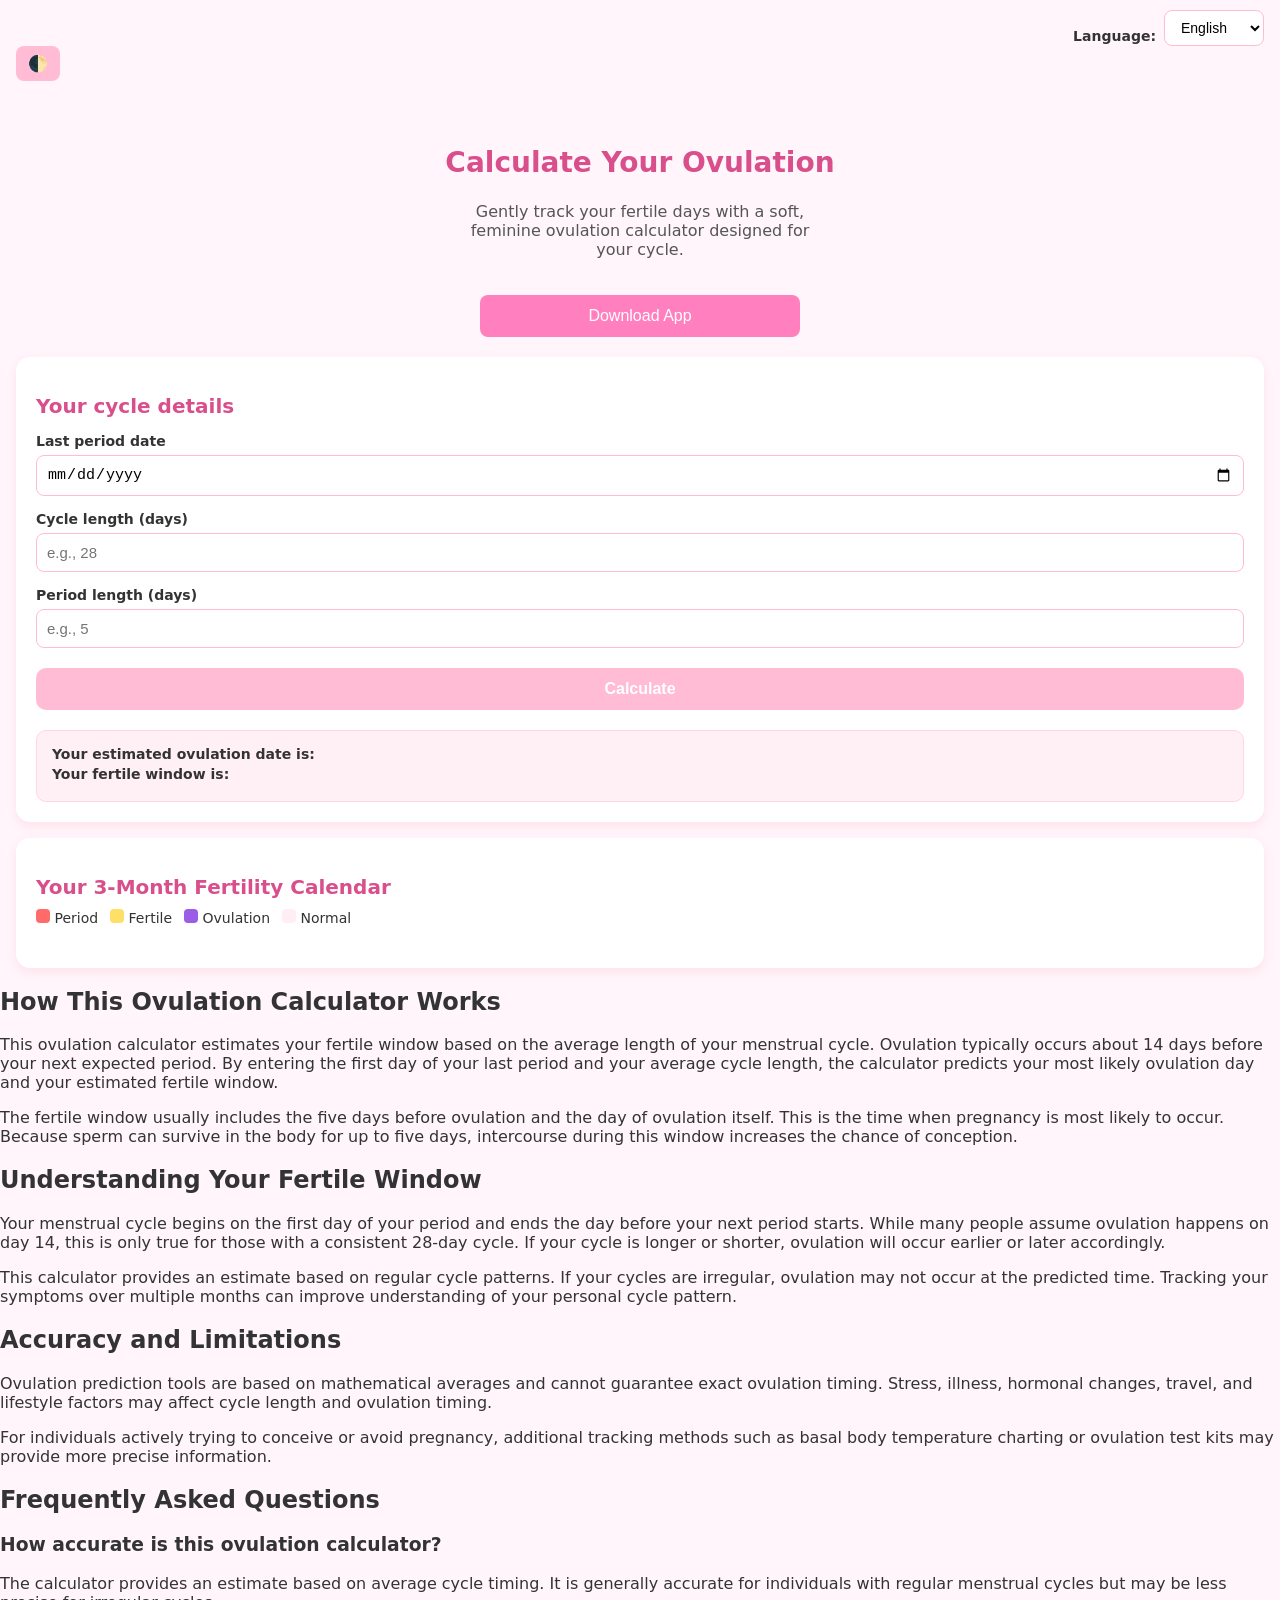
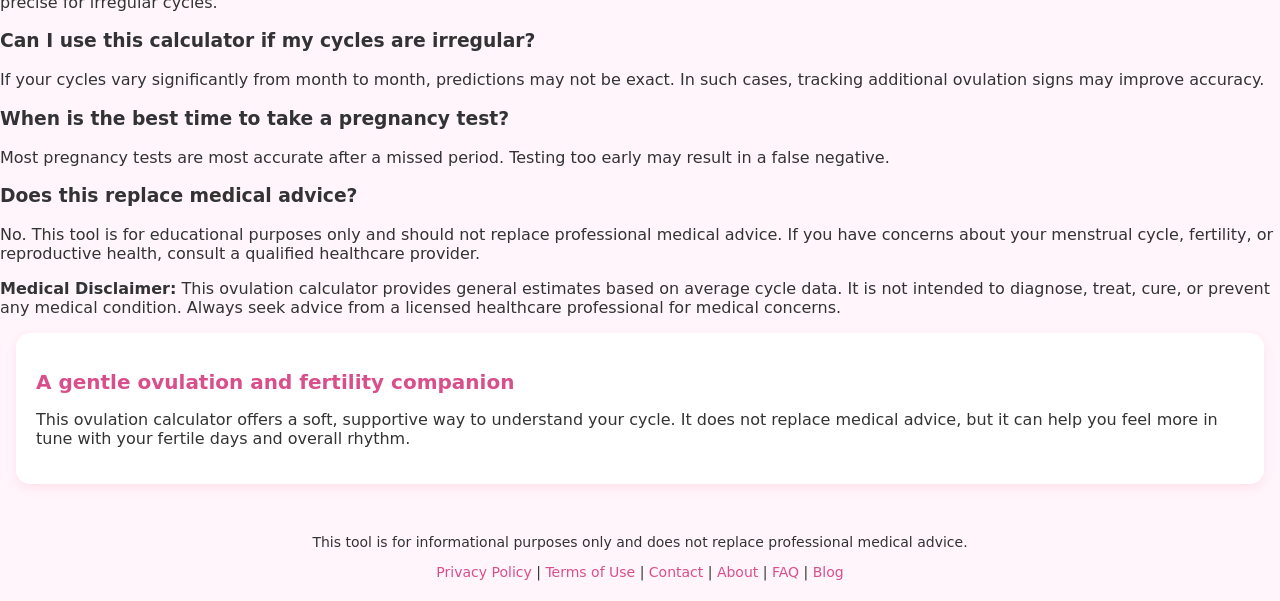
==== index.html @ 31de399c "Update index.html" ====
<!DOCTYPE html>
<html lang="en">
<head>
  <meta charset="UTF-8" />
  <meta name="viewport" content="width=device-width, initial-scale=1.0" />
  <title>Ovulation Calculator</title>

  <!-- Favicon -->
  <link rel="icon" href="favicon.png" type="image/png" />

  <!-- Manifest for PWA -->
  <link rel="manifest" href="manifest.json" />

  <!-- Stylesheet -->
  <link rel="stylesheet" href="style.css" />

  <!-- Theme color for mobile -->
  <meta name="theme-color" content="#ffbcd4" />
</head>
<body>
  <!-- TOP BAR -->
  <div class="top-bar">
    <div class="language-select">
      <label for="languageSelect">Language:</label>
      <select id="languageSelect" onchange="setLanguage(this.value)">
        <option value="en">English</option>
        <option value="es">Español</option>
        <option value="fr">Français</option>
      </select>
    </div>
    <button id="themeToggle" class="theme-toggle">🌓</button>
  </div>

  <!-- HERO SECTION -->
  <section class="hero">
    <h1 class="hero-title" data-translate="hero_title">Calculate Your Ovulation</h1>
    <p class="hero-subtitle" data-translate="hero_subtitle">
      Gently track your fertile days with a soft, feminine ovulation calculator designed for your cycle.
    </p>
  </section>

  <!-- DOWNLOAD APP BUTTON -->
  <div style="text-align:center;">
    <button id="installAppPermanent" class="install-btn">Download App</button>
  </div>

  <!-- CALCULATOR SECTION -->
  <section class="form-section">
    <h2 class="section-title" data-translate="calculator_title">Your cycle details</h2>

    <label for="lastPeriod" data-translate="label_last_period">Last period date</label>
    <input type="date" id="lastPeriod" />

    <label for="cycleLength" data-translate="label_cycle_length">Cycle length (days)</label>
    <input type="number" id="cycleLength" placeholder="e.g., 28" />

    <label for="periodLength" data-translate="label_period_length">Period length (days)</label>
    <input type="number" id="periodLength" placeholder="e.g., 5" />

    <button id="calculateBtn" data-translate="button_calculate">Calculate</button>

    <div id="results">
      <strong data-translate="result_ovulation_label">Your estimated ovulation date is:</strong>
      <span id="ovulationDate"></span>

      <strong data-translate="result_fertile_window_label">Your fertile window is:</strong>
      <span id="fertileWindow"></span>
    </div>
  </section>

  <!-- CALENDAR SECTION -->
  <section class="form-section">
    <h2 class="section-title" data-translate="calendar_title">Your 3-Month Fertility Calendar</h2>
    <div class="calendar-legend">
      <span><span class="legend-box period"></span> Period</span>
      <span><span class="legend-box fertile"></span> Fertile</span>
      <span><span class="legend-box ovulation"></span> Ovulation</span>
      <span><span class="legend-box normal"></span> Normal</span>
    </div>
    <div class="calendar-scroll" id="calendarContainer"></div>
  </section>

  <section class="info-section">

  <h2>How This Ovulation Calculator Works</h2>
  <p>
    This ovulation calculator estimates your fertile window based on the average length of your menstrual cycle.
    Ovulation typically occurs about 14 days before your next expected period. By entering the first day of your
    last period and your average cycle length, the calculator predicts your most likely ovulation day and your
    estimated fertile window.
  </p>

  <p>
    The fertile window usually includes the five days before ovulation and the day of ovulation itself.
    This is the time when pregnancy is most likely to occur. Because sperm can survive in the body for
    up to five days, intercourse during this window increases the chance of conception.
  </p>

  <h2>Understanding Your Fertile Window</h2>
  <p>
    Your menstrual cycle begins on the first day of your period and ends the day before your next period starts.
    While many people assume ovulation happens on day 14, this is only true for those with a consistent 28-day cycle.
    If your cycle is longer or shorter, ovulation will occur earlier or later accordingly.
  </p>

  <p>
    This calculator provides an estimate based on regular cycle patterns. If your cycles are irregular,
    ovulation may not occur at the predicted time. Tracking your symptoms over multiple months can
    improve understanding of your personal cycle pattern.
  </p>

  <h2>Accuracy and Limitations</h2>
  <p>
    Ovulation prediction tools are based on mathematical averages and cannot guarantee exact ovulation timing.
    Stress, illness, hormonal changes, travel, and lifestyle factors may affect cycle length and ovulation timing.
  </p>

  <p>
    For individuals actively trying to conceive or avoid pregnancy, additional tracking methods such as
    basal body temperature charting or ovulation test kits may provide more precise information.
  </p>

  <h2>Frequently Asked Questions</h2>

  <h3>How accurate is this ovulation calculator?</h3>
  <p>
    The calculator provides an estimate based on average cycle timing. It is generally accurate for individuals
    with regular menstrual cycles but may be less precise for irregular cycles.
  </p>

  <h3>Can I use this calculator if my cycles are irregular?</h3>
  <p>
    If your cycles vary significantly from month to month, predictions may not be exact. In such cases,
    tracking additional ovulation signs may improve accuracy.
  </p>

  <h3>When is the best time to take a pregnancy test?</h3>
  <p>
    Most pregnancy tests are most accurate after a missed period. Testing too early may result in a false negative.
  </p>

  <h3>Does this replace medical advice?</h3>
  <p>
    No. This tool is for educational purposes only and should not replace professional medical advice.
    If you have concerns about your menstrual cycle, fertility, or reproductive health,
    consult a qualified healthcare provider.
  </p>

  <div class="disclaimer">
    <strong>Medical Disclaimer:</strong>
    This ovulation calculator provides general estimates based on average cycle data.
    It is not intended to diagnose, treat, cure, or prevent any medical condition.
    Always seek advice from a licensed healthcare professional for medical concerns.
  </div>

</section>
  <!-- SEO / INFO SECTION -->
  <section class="form-section">
    <h2 class="section-title" data-translate="seo_section_title">
      A gentle ovulation and fertility companion
    </h2>
    <p data-translate="seo_section_text">
      This ovulation calculator offers a soft, supportive way to understand your cycle. It does not replace medical advice, but it can help you feel more in tune with your fertile days and overall rhythm.
    </p>
  </section>

  <!-- FOOTER -->
  <footer class="footer">
    <p data-translate="footer_disclaimer">
      This tool is for informational purposes only and does not replace professional medical advice.
    </p>
    <nav>
      <a href="privacy.html" data-translate="nav_privacy">Privacy Policy</a> |
      <a href="terms.html" data-translate="nav_terms">Terms of Use</a> |
      <a href="contact.html" data-translate="nav_contact">Contact</a> |
      <a href="about.html" data-translate="nav_about">About</a> |
      <a href="faq.html" data-translate="nav_faq">FAQ</a> |
      <a href="blog.html" data-translate="nav_blog">Blog</a>
    </nav>
  </footer>

  <!-- Scripts -->
  <script src="script.js"></script>
</body>
</html>
---- style.css ----
/* GLOBAL */
body {
  font-family: "Inter", system-ui, -apple-system, BlinkMacSystemFont, sans-serif;
  background: #fff5fa;
  color: #333;
  margin: 0;
  padding: 0;
  transition: background 0.3s, color 0.3s;
}

/* DARK MODE */
body.dark {
  background: #1a1a1a;
  color: #f7f7f7;
}

/* TOP BAR */
.top-bar {
  padding: 10px 16px;
}

.language-select {
  display: flex;
  justify-content: flex-end;
  align-items: center;
  gap: 8px;
}

.language-select select {
  padding: 8px 12px;
  border-radius: 8px;
  border: 1px solid #ffbcd4;
  background: #ffffff;
  font-size: 14px;
}

/* THEME TOGGLE */
.theme-toggle {
  padding: 8px 12px;
  border-radius: 8px;
  border: none;
  background: #ffbcd4;
  color: #ffffff;
  font-size: 16px;
  cursor: pointer;
  transition: 0.3s;
}



/* HERO */
.hero {
  text-align: center;
  padding: 32px 20px 16px;
}

.hero-title {
  font-size: 28px;
  font-weight: 700;
  color: #d94f8c;
}

.hero-subtitle {
  font-size: 16px;
  max-width: 340px;
  margin: 10px auto 0;
  color: #555;
}
/* ---------------------------
   INSTALL BUTTONS
---------------------------- */

/* Base style (used for both header and permanent hero button) */
.install-btn {
  padding: 12px 20px;
  background-color: #ff7fbf; /* pink accent */
  color: white;
  border: none;
  border-radius: 8px;
  font-size: 16px;
  cursor: pointer;
  margin: 10px 0;
  transition: 0.3s;
  display: inline-block; /* ensure visible */
}

/* Hover effect */
.install-btn:hover {
  background-color: #ff9fbe;
}

/* Positioning for permanent hero button */
#installAppPermanent {
  display: block;        /* ensures it's always on the page */
  text-align: center;
  width: 90%;            /* responsive width */
  max-width: 320px;      /* prevent stretching too wide */
  margin: 20px auto;     /* center it */
}

/* Dark mode */
body.dark .install-btn {
  background-color: #d94f8c;
  color: white;
}

body.dark .install-btn:hover {
  background-color: #ffbcd4;
}

/* SECTIONS */
.form-section {
  background: #ffffff;
  margin: 16px;
  padding: 20px;
  border-radius: 14px;
  box-shadow: 0 4px 10px rgba(255, 182, 206, 0.3);
}

.section-title {
  font-size: 20px;
  color: #d94f8c;
  margin-bottom: 10px;
}

/* FORM */
label {
  display: block;
  margin-top: 15px;
  font-weight: 600;
  font-size: 14px;
}

input {
  width: 100%;
  padding: 10px;
  margin-top: 6px;
  border-radius: 8px;
  border: 1px solid #ffbcd4;
  font-size: 15px;
  box-sizing: border-box;
}

button#calculateBtn {
  width: 100%;
  margin-top: 20px;
  padding: 12px;
  background: #ffbcd4;
  border: none;
  border-radius: 10px;
  font-size: 16px;
  color: #ffffff;
  font-weight: 600;
  cursor: pointer;
  transition: 0.3s;
}

button#calculateBtn:hover {
  background: #ff9fbe;
}

/* RESULTS */
#results {
  margin-top: 20px;
  padding: 15px;
  background: #fff0f6;
  border-radius: 10px;
  border: 1px solid #ffd6e7;
  font-size: 14px;
}

#results strong {
  display: block;
  margin-bottom: 4px;
}

/* CALENDAR SCROLL CONTAINER */
.calendar-scroll {
  display: flex;
  overflow-x: auto;
  scroll-behavior: smooth;
  gap: 20px;
  padding-bottom: 10px;
}

.calendar-scroll::-webkit-scrollbar {
  height: 6px;
}

.calendar-scroll::-webkit-scrollbar-thumb {
  background: #ffbcd4;
  border-radius: 10px;
}

/* EACH MONTH */
.calendar-month {
  min-width: 100%;
  background: #ffffff;
  border-radius: 14px;
  padding: 16px;
  box-shadow: 0 4px 10px rgba(255, 182, 206, 0.3);
}

.calendar-month h3 {
  text-align: center;
  margin-bottom: 10px;
  color: #d94f8c;
}

/* CALENDAR GRID */
.calendar-grid {
  display: grid;
  grid-template-columns: repeat(7, 1fr);
  gap: 6px;
  text-align: center;
  font-size: 14px;
}

.calendar-day {
  padding: 8px 0;
  border-radius: 8px;
  background: #ffeef6;
}

/* COLOR CODING */
.period-day {
  background: #ff6b6b !important;
  color: white !important;
}

.ovulation-day {
  background: #9b5de5 !important;
  color: white !important;
}

.fertile-day {
  background: #ffe066 !important;
  color: #333 !important;
}

/* DARK MODE CALENDAR */
body.dark .calendar-month {
  background: #2a2a2a;
  box-shadow: none;
}

body.dark .calendar-day {
  background: #333333;
  color: #ffffff;
}

body.dark .fertile-day {
  background: #bfa73a;
  color: #ffffff;
}

body.dark .ovulation-day {
  background: #7a3ec7;
}

body.dark .period-day {
  background: #cc4a4a;
}

/* FOOTER */
.footer {
  text-align: center;
  padding: 20px;
  font-size: 14px;
}

.footer a {
  color: #d94f8c;
  text-decoration: none;
}

.footer a:hover {
  text-decoration: underline;
}

/* DARK MODE FOOTER */
body.dark .footer a {
  color: #ffbcd4;
}

.calendar-legend {
  display: flex;
  gap: 12px;
  align-items: center;
  flex-wrap: wrap;
  margin-bottom: 12px;
  font-size: 14px;
}

.legend-box {
  width: 14px;
  height: 14px;
  border-radius: 4px;
  display: inline-block;
}

.legend-box.period { background: #ff6b6b; }
.legend-box.fertile { background: #ffe066; }
.legend-box.ovulation { background: #9b5de5; }
.legend-box.normal { background: #ffeef6; }
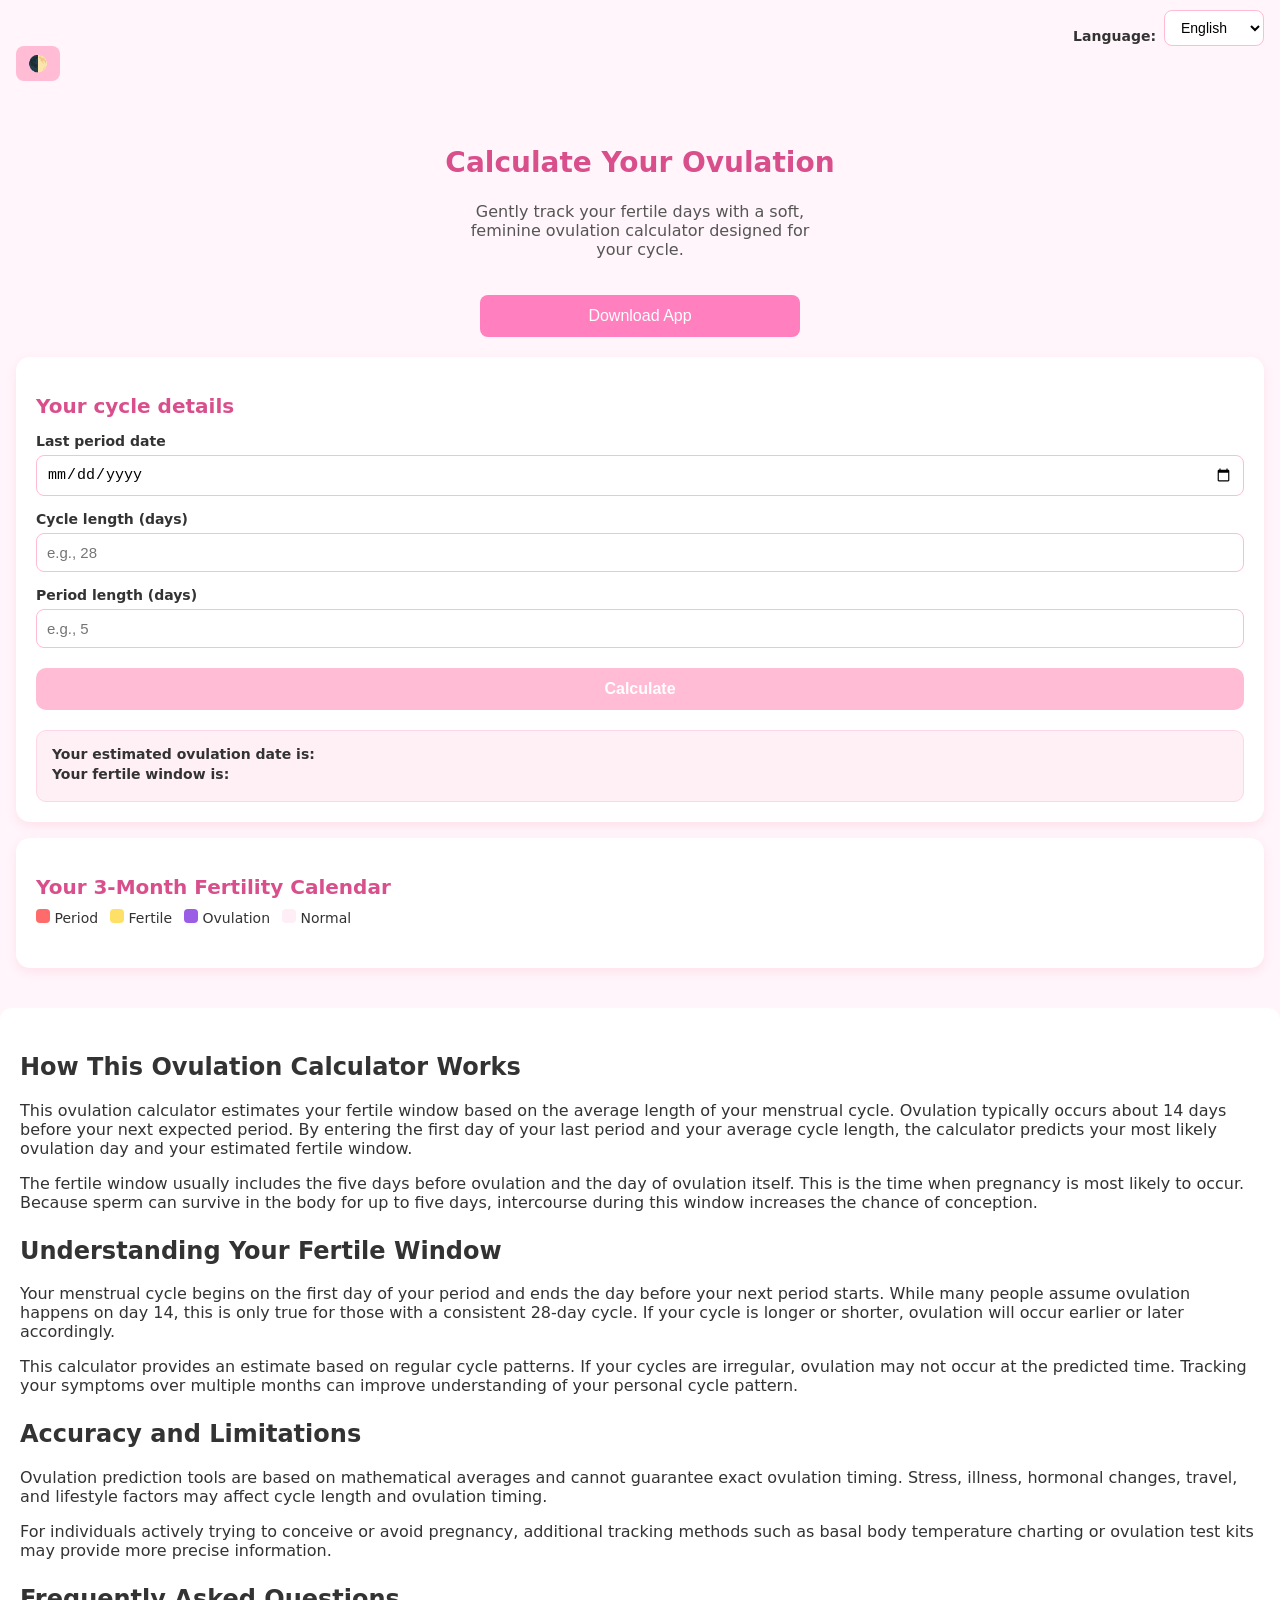
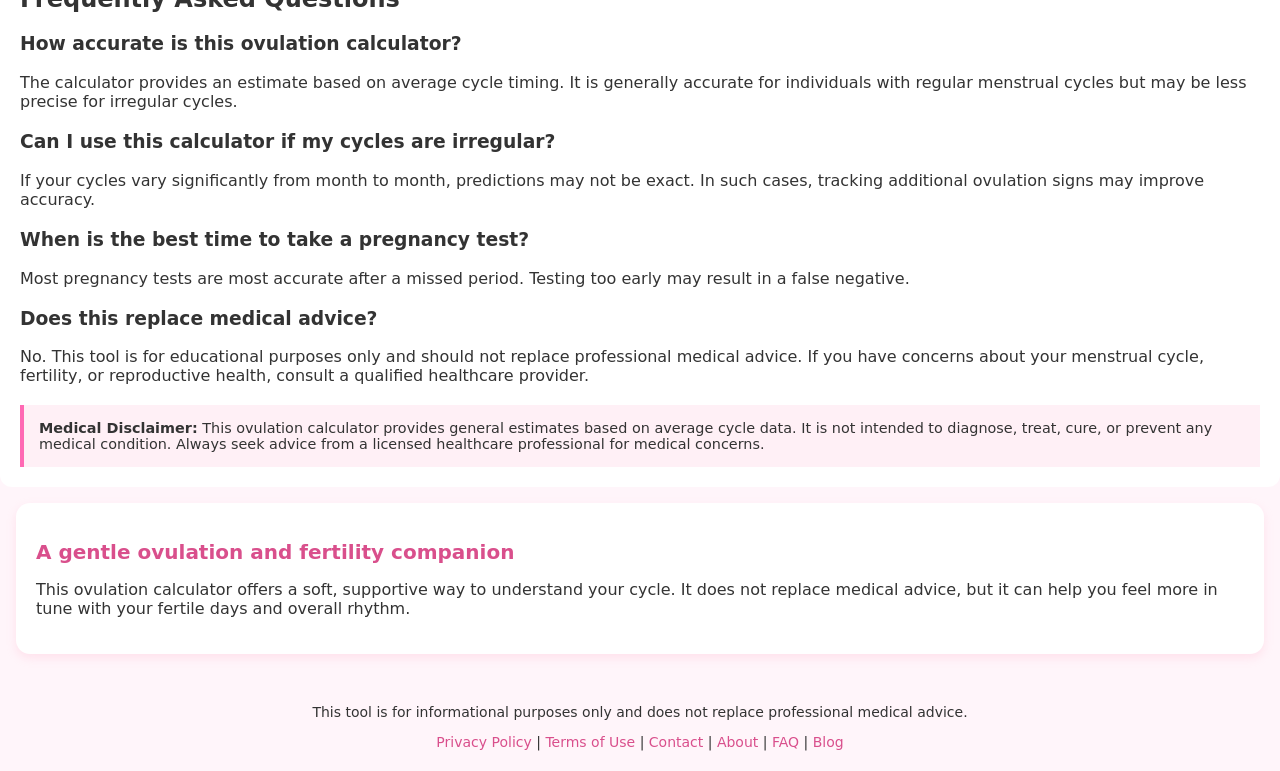
==== commit a80282e1: "Update index.html" ====
--- a/index.html
+++ b/index.html
@@ -1,6 +1,16 @@
 <!DOCTYPE html>
 <html lang="en">
 <head>
+  <!-- Google tag (gtag.js) -->
+<script async src="https://www.googletagmanager.com/gtag/js?id=G-K85DRRKT5P"></script>
+<script>
+  window.dataLayer = window.dataLayer || [];
+  function gtag(){dataLayer.push(arguments);}
+  gtag('js', new Date());
+
+  gtag('config', 'G-K85DRRKT5P');
+</script>
+  
   <meta charset="UTF-8" />
   <meta name="viewport" content="width=device-width, initial-scale=1.0" />
   <title>Ovulation Calculator</title>
--- a/style.css
+++ b/style.css
@@ -303,3 +303,27 @@
 .legend-box.fertile { background: #ffe066; }
 .legend-box.ovulation { background: #9b5de5; }
 .legend-box.normal { background: #ffeef6; }
+/* ===== Ovulation Info Section Styling ===== */
+
+.info-section {
+  margin-top: 40px;
+  padding: 20px;
+  background: #fff;
+  border-radius: 12px;
+}
+
+.info-section h2 {
+  margin-top: 25px;
+}
+
+.info-section h3 {
+  margin-top: 20px;
+}
+
+.disclaimer {
+  margin-top: 20px;
+  padding: 15px;
+  background: #fff0f6;
+  border-left: 4px solid #ff69b4;
+  font-size: 0.9rem;
+}
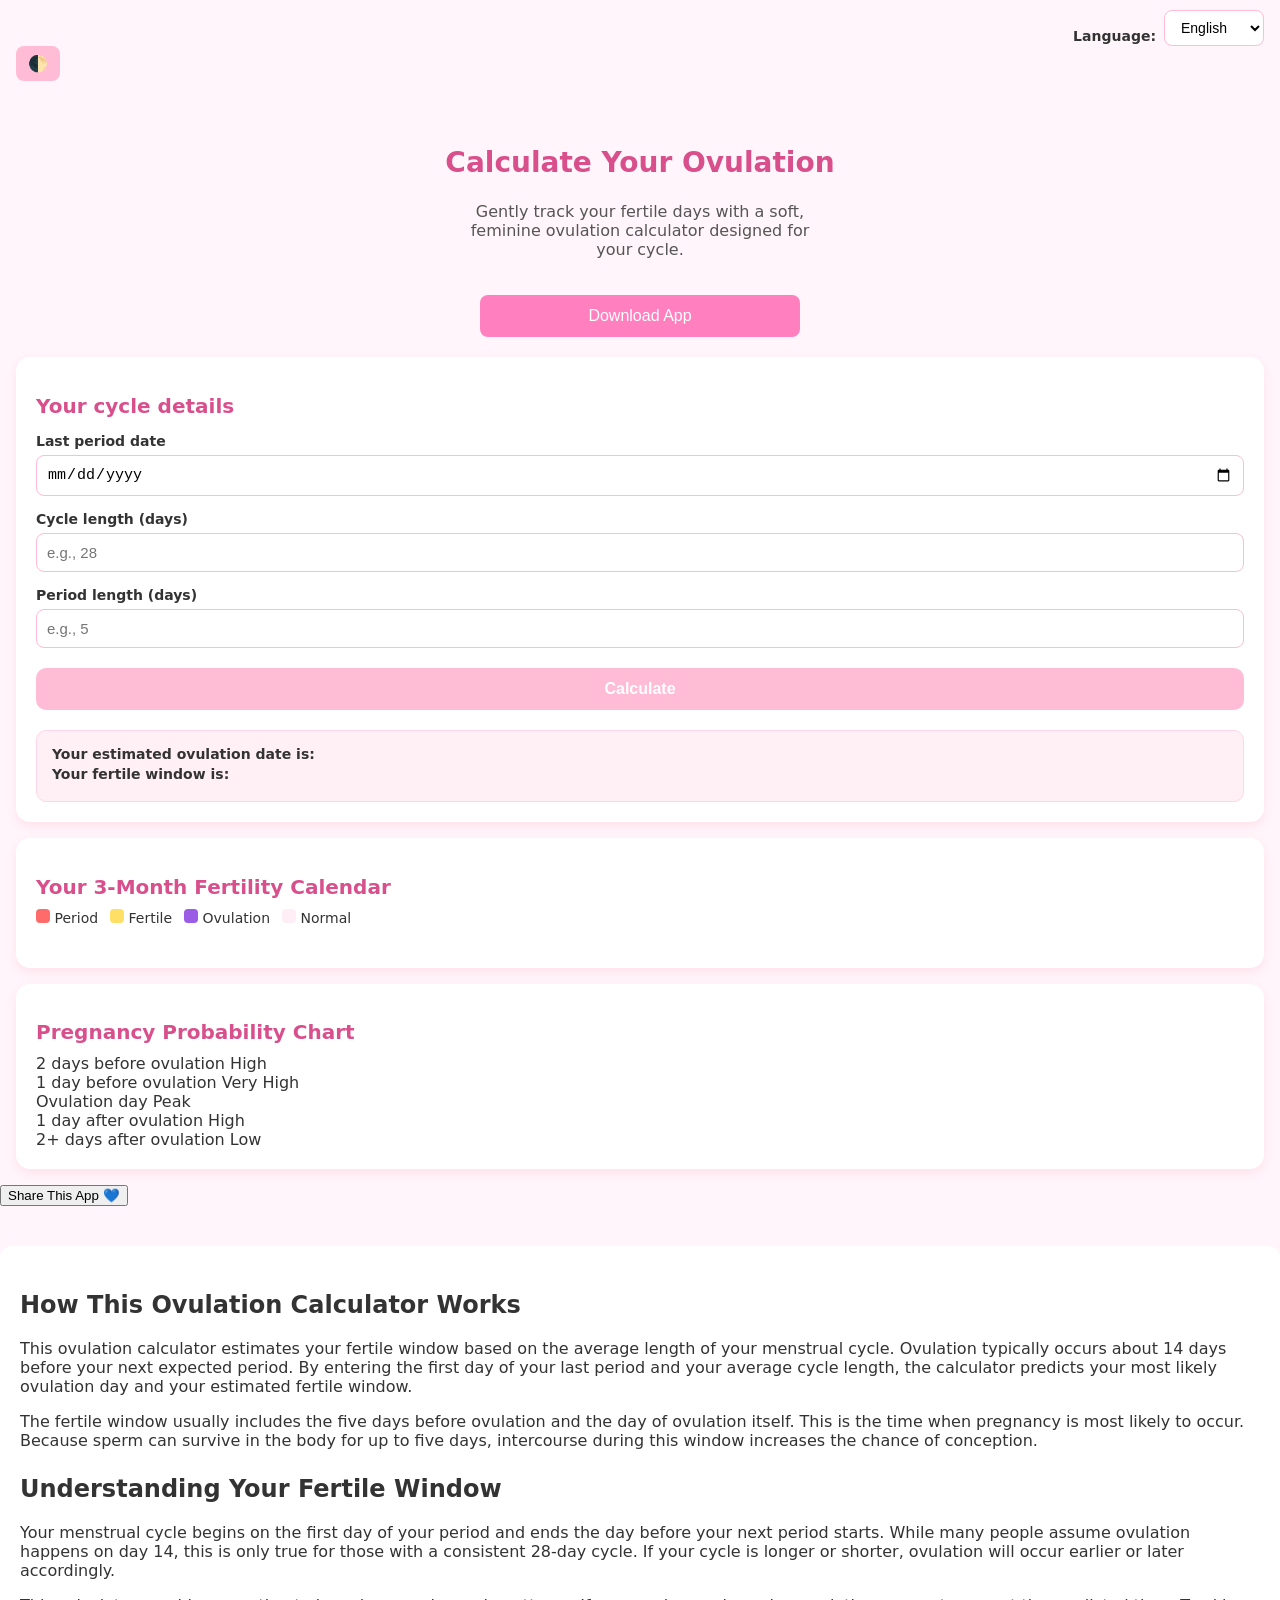
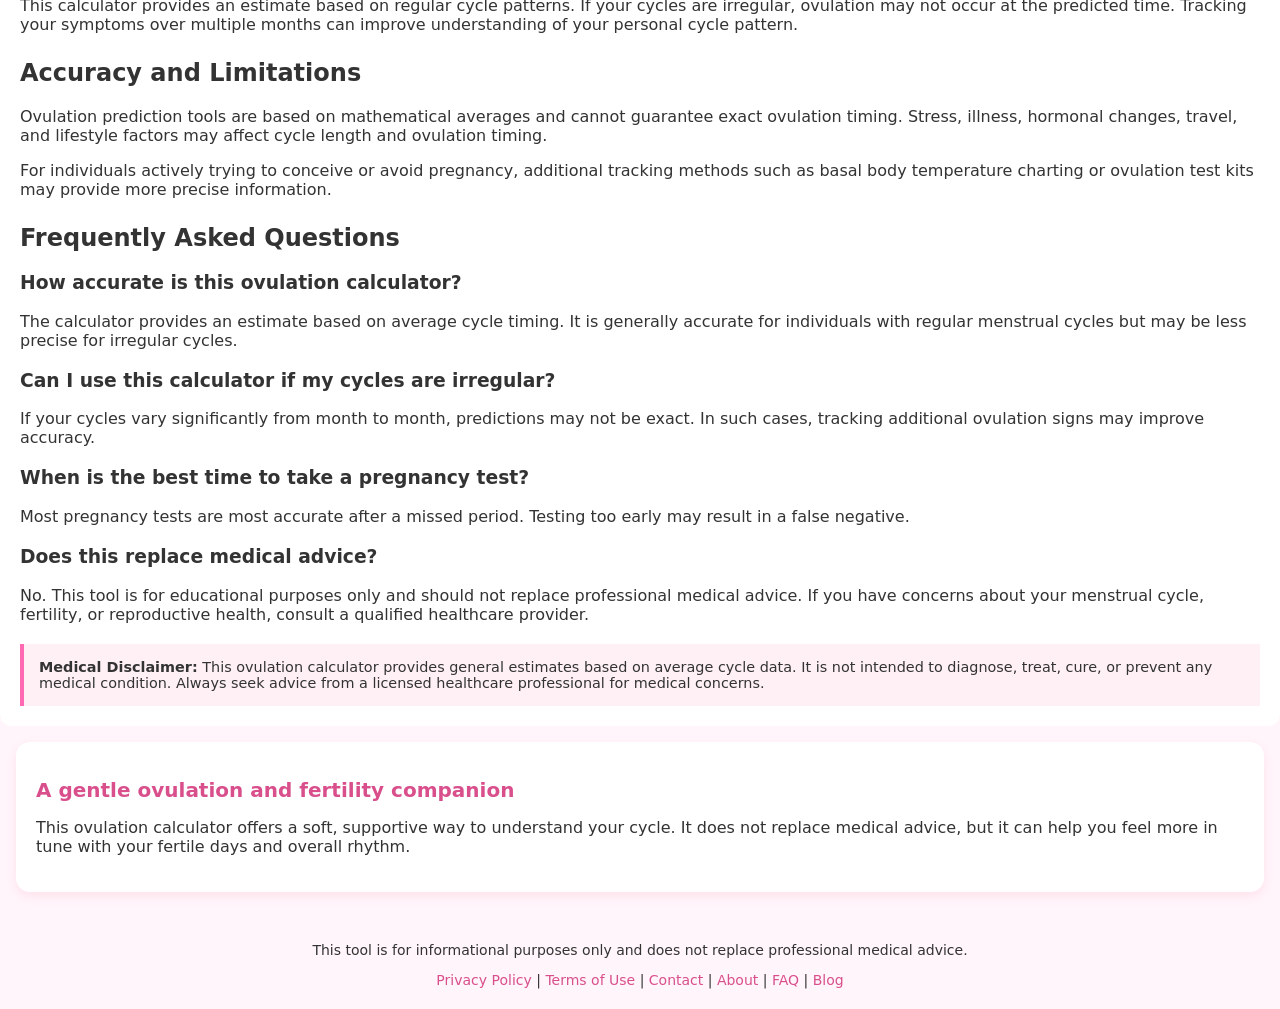
==== commit 45c339a7: "Update index.html" ====
--- a/index.html
+++ b/index.html
@@ -1,6 +1,9 @@
 <!DOCTYPE html>
 <html lang="en">
 <head>
+  
+<meta name="google-site-verification" content="f1uzRo-R5hq0gTT0oM2_7lDwFFzNFgz90u0k7vAe-q4" />
+
   <!-- Google tag (gtag.js) -->
 <script async src="https://www.googletagmanager.com/gtag/js?id=G-K85DRRKT5P"></script>
 <script>
@@ -89,6 +92,56 @@
     </div>
     <div class="calendar-scroll" id="calendarContainer"></div>
   </section>
+
+<div id="reminder-box" class="reminder-box" style="display:none;">
+  <h3>Reminder Settings</h3>
+
+  <div class="days-options">
+    <label><input type="radio" name="days-before" value="1" checked> 1 day before</label>
+    <label><input type="radio" name="days-before" value="2"> 2 days before</label>
+    <label><input type="radio" name="days-before" value="3"> 3 days before</label>
+  </div>
+
+  <button id="set-reminder-btn">Set Reminder</button>
+
+  <p class="come-back-note">
+    Remember to come back next month and enter your new last period date to get your next reminder.
+  </p>
+</div>
+
+<!-- PREGNANCY PROBABILITY CHART -->
+<section class="form-section" id="probabilitySection">
+  <h2 class="section-title">Pregnancy Probability Chart</h2>
+
+  <div class="probability-chart">
+    <div class="prob-row">
+      <span>2 days before ovulation</span>
+      <span class="prob-tag high">High</span>
+    </div>
+
+    <div class="prob-row">
+      <span>1 day before ovulation</span>
+      <span class="prob-tag very-high">Very High</span>
+    </div>
+
+    <div class="prob-row">
+      <span>Ovulation day</span>
+      <span class="prob-tag peak">Peak</span>
+    </div>
+
+    <div class="prob-row">
+      <span>1 day after ovulation</span>
+      <span class="prob-tag high">High</span>
+    </div>
+
+    <div class="prob-row">
+      <span>2+ days after ovulation</span>
+      <span class="prob-tag low">Low</span>
+    </div>
+  </div>
+</section>
+
+ <button id="shareAppBtn" class="share-btn">Share This App 💙</button>
 
   <section class="info-section">
 
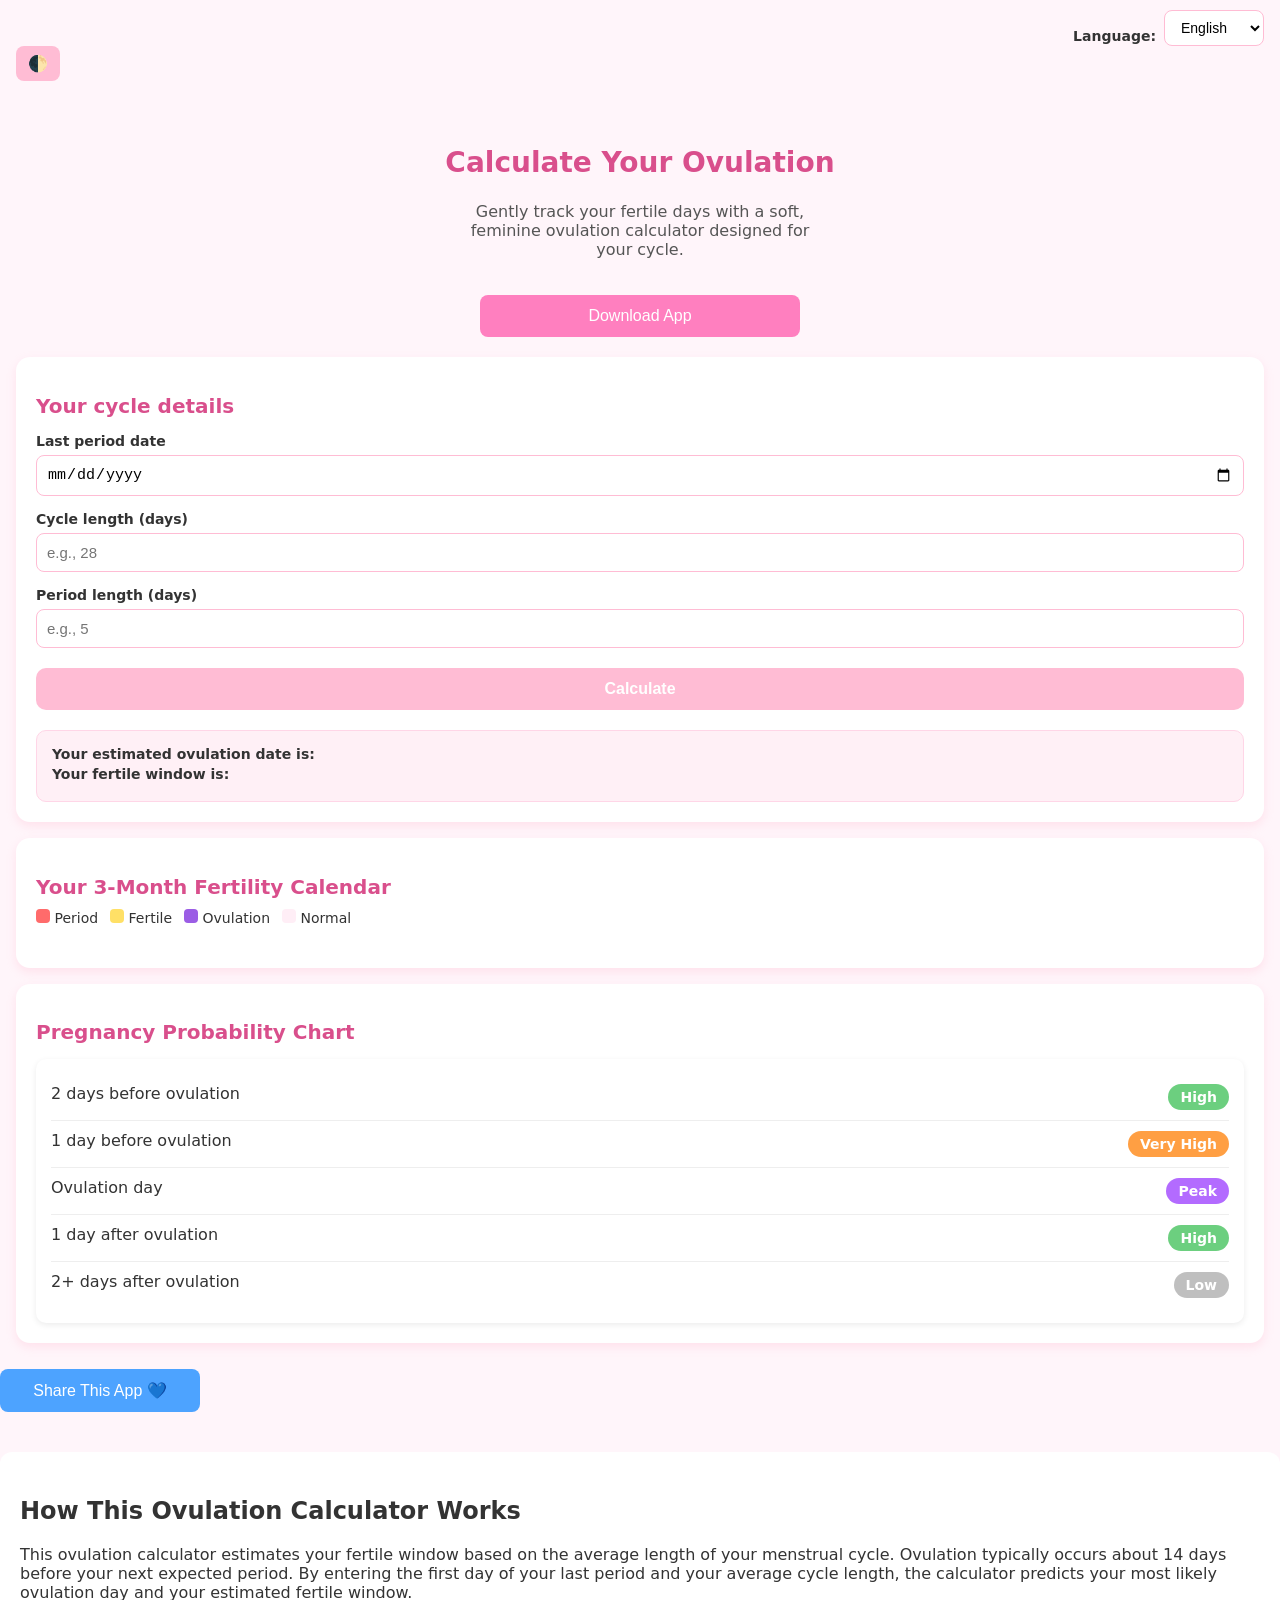
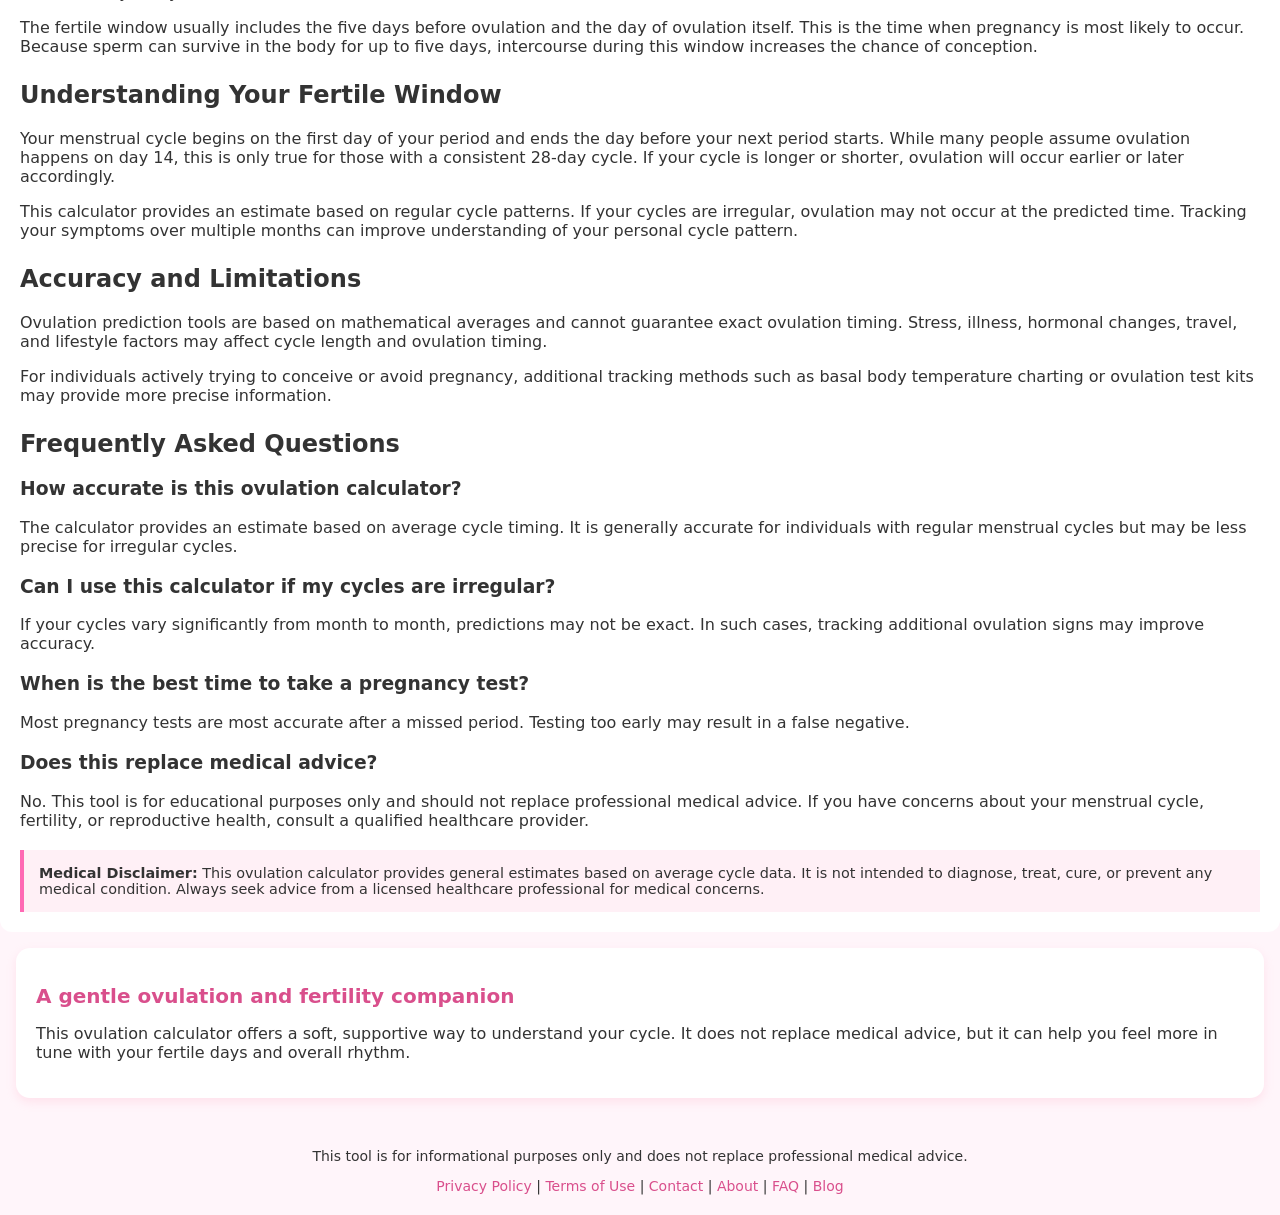
==== commit 328785fa: "Update index.html" ====
--- a/index.html
+++ b/index.html
@@ -1,7 +1,7 @@
 <!DOCTYPE html>
 <html lang="en">
 <head>
-  
+
 <meta name="google-site-verification" content="f1uzRo-R5hq0gTT0oM2_7lDwFFzNFgz90u0k7vAe-q4" />
 
   <!-- Google tag (gtag.js) -->
--- a/style.css
+++ b/style.css
@@ -327,3 +327,113 @@
   border-left: 4px solid #ff69b4;
   font-size: 0.9rem;
 }
+
+.reminder-box {
+  margin-top: 20px;
+  padding: 15px;
+  background: #fff7fb;
+  border: 1px solid #ffd6e8;
+  border-radius: 10px;
+}
+
+.reminder-box h3 {
+  margin: 0 0 10px;
+  font-size: 18px;
+  color: #c2185b;
+}
+
+.days-options label {
+  display: block;
+  margin-bottom: 8px;
+  font-size: 15px;
+  color: #444;
+}
+
+#set-reminder-btn {
+  margin-top: 10px;
+  padding: 10px 15px;
+  background: #e91e63;
+  color: white;
+  border: none;
+  border-radius: 6px;
+  font-size: 15px;
+  cursor: pointer;
+}
+
+#set-reminder-btn:hover {
+  background: #d81b60;
+}
+
+.come-back-note {
+  margin-top: 12px;
+  font-size: 14px;
+  color: #c2185b;
+  background: #fff0f6;
+  padding: 8px 12px;
+  border-radius: 6px;
+  border: 1px solid #ffd6e8;
+}
+
+.share-btn {
+  background-color: #4da3ff; /* soft blue */
+  color: white;
+  border: none;
+  padding: 12px 20px;
+  border-radius: 8px;
+  font-size: 16px;
+  cursor: pointer;
+  margin-top: 10px;
+  width: 200px;
+  text-align: center;
+  display: inline-block;
+  transition: 0.2s ease;
+}
+
+.share-btn:hover {
+  background-color: #1e8bff;
+}
+
+/* Pregnancy Probability Chart */
+.probability-chart {
+  margin-top: 15px;
+  background: #fff;
+  padding: 15px;
+  border-radius: 10px;
+  box-shadow: 0 2px 6px rgba(0,0,0,0.08);
+}
+
+.prob-row {
+  display: flex;
+  justify-content: space-between;
+  padding: 10px 0;
+  border-bottom: 1px solid #eee;
+}
+
+.prob-row:last-child {
+  border-bottom: none;
+}
+
+.prob-tag {
+  padding: 5px 12px;
+  border-radius: 20px;
+  color: white;
+  font-size: 14px;
+  font-weight: bold;
+}
+
+/* Colors */
+.high {
+  background-color: #6ccf7f; /* soft green */
+}
+
+.very-high {
+  background-color: #ff9f43; /* soft orange */
+}
+
+.peak {
+  background-color: #b36bff; /* soft purple */
+}
+
+.low {
+  background-color: #bfbfbf; /* soft gray */
+}
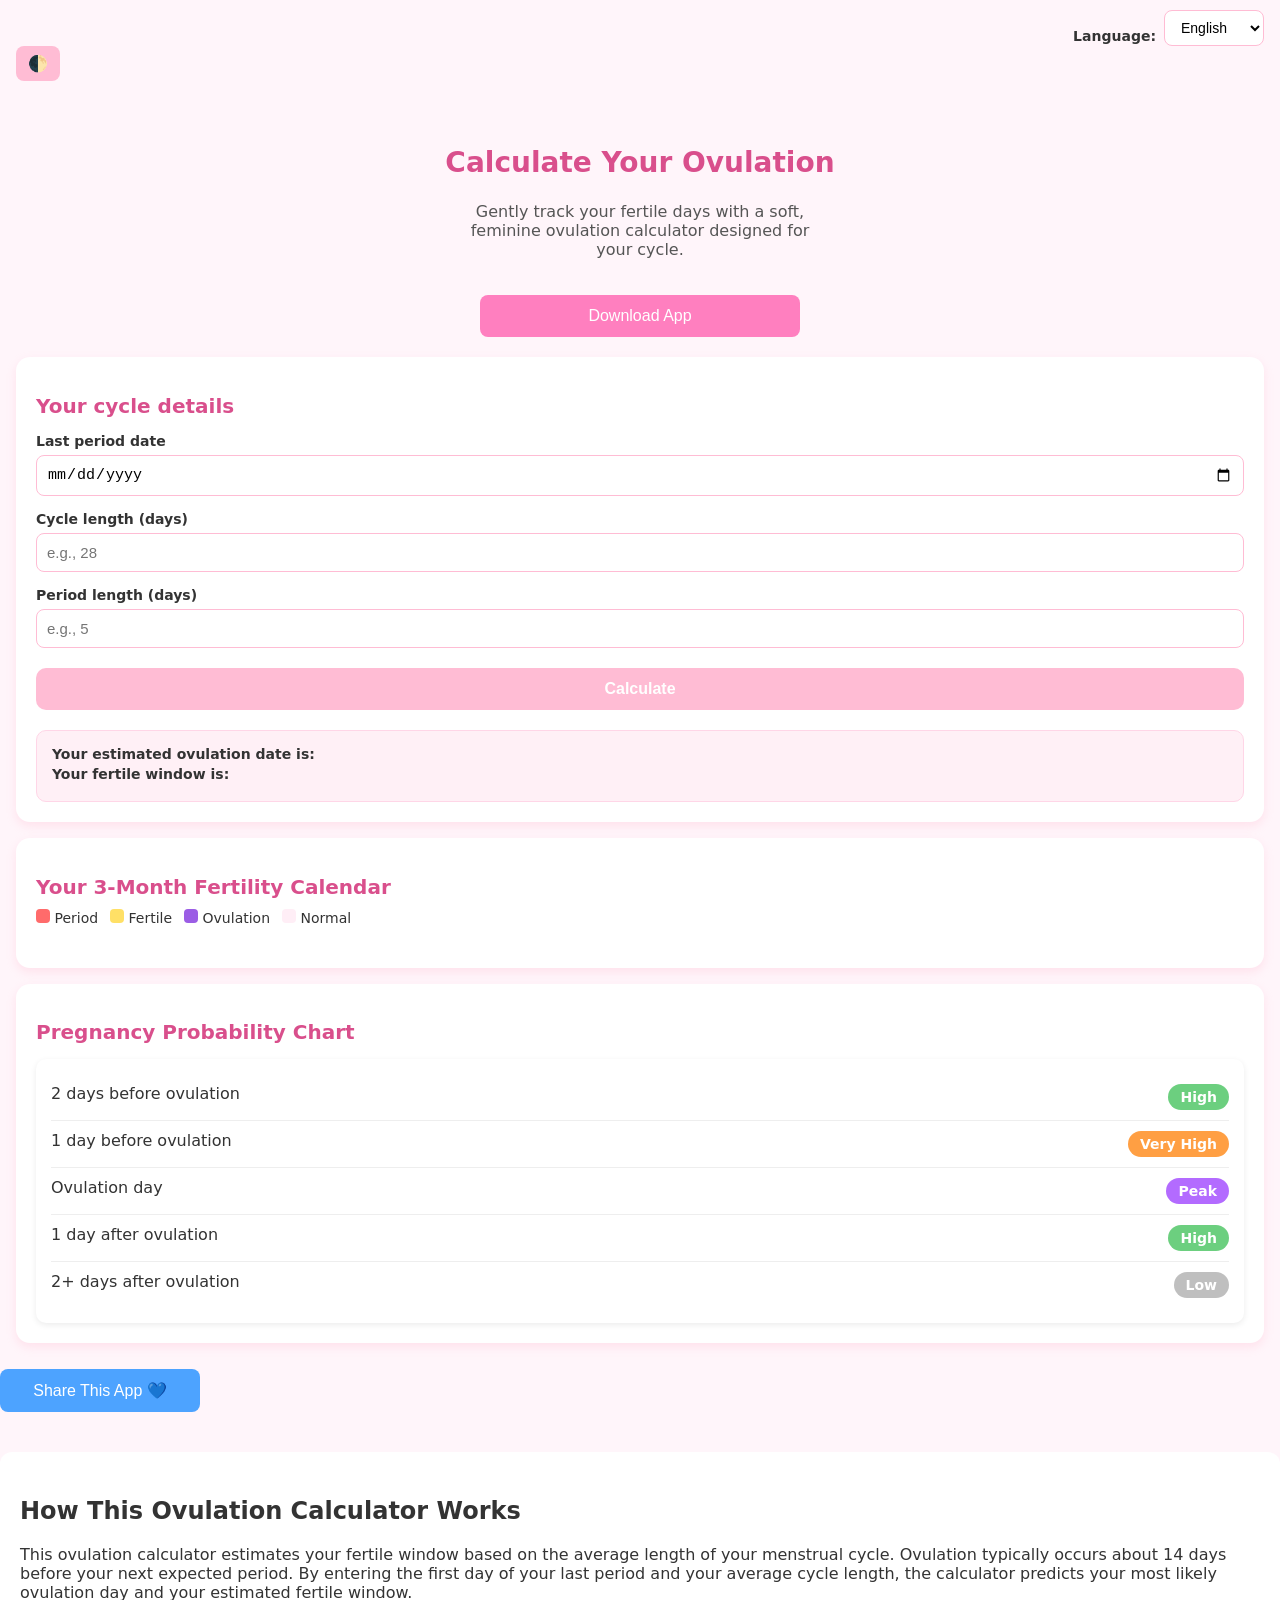
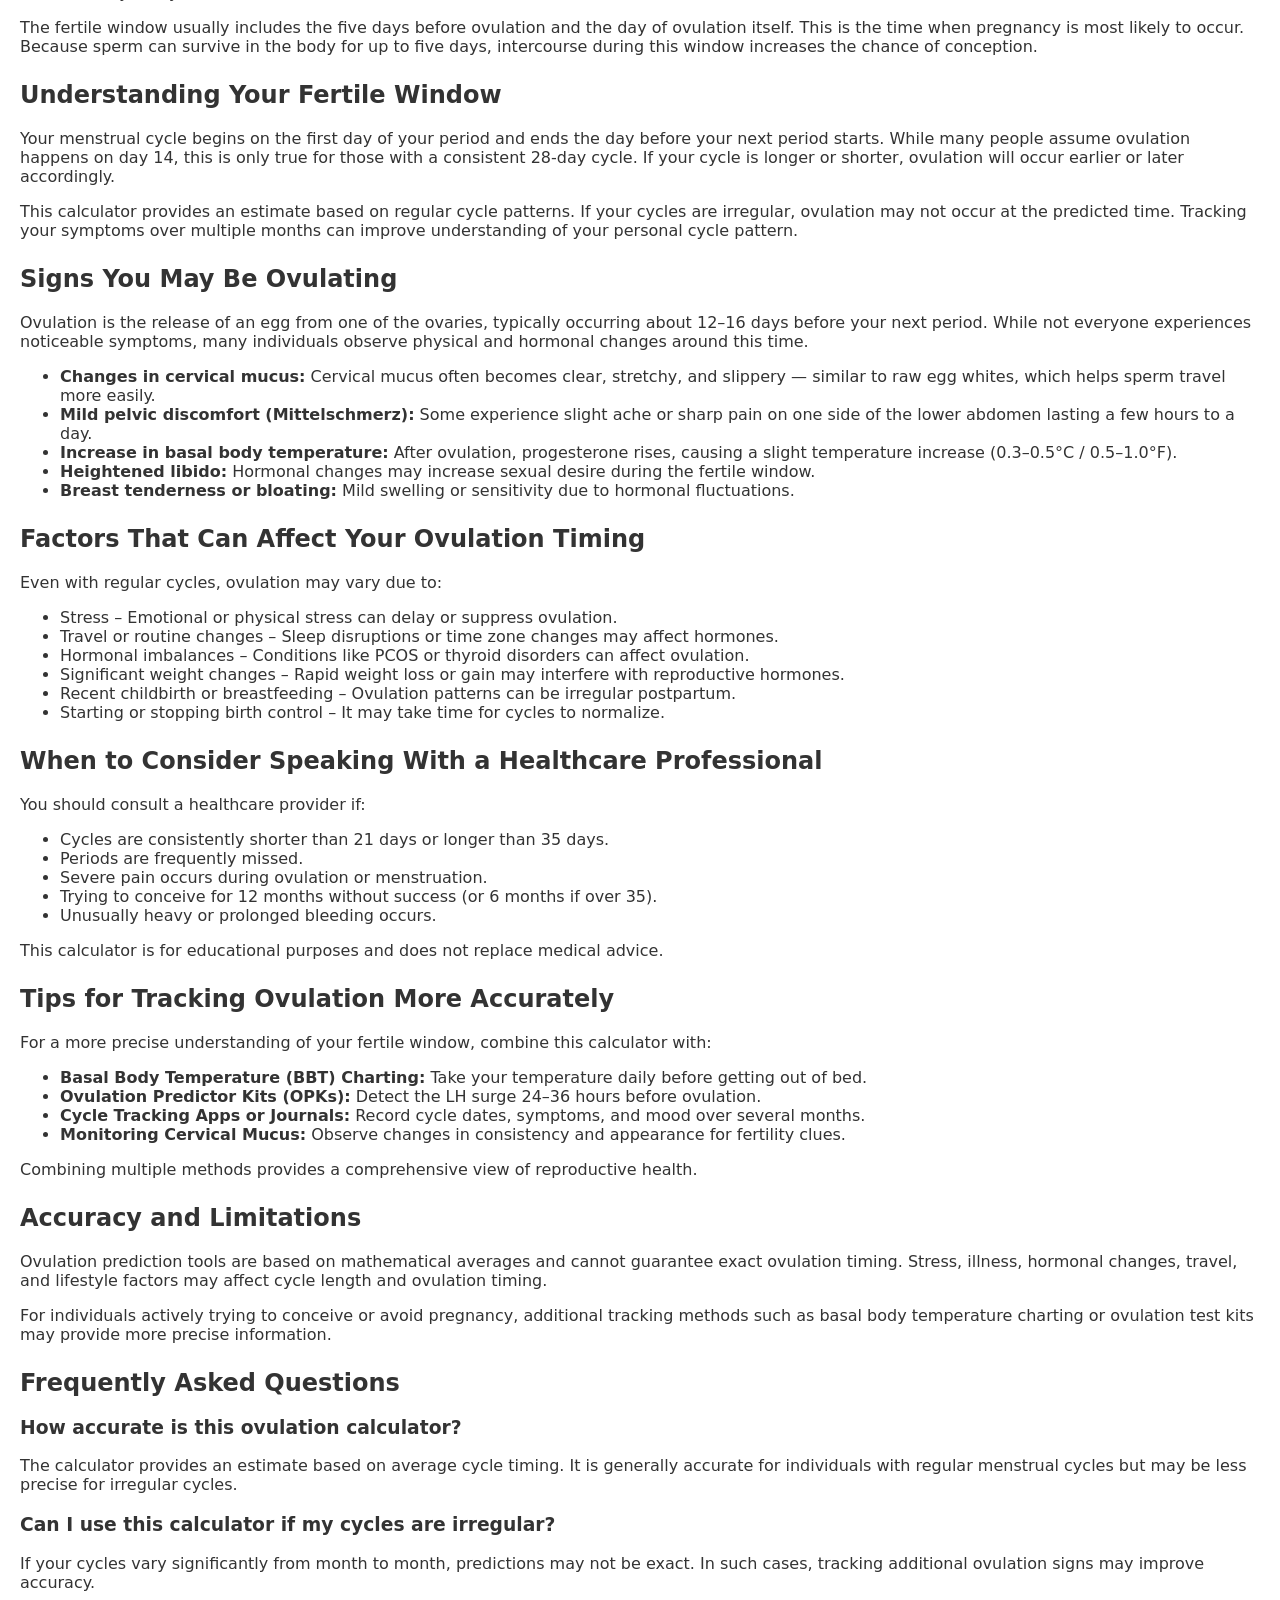
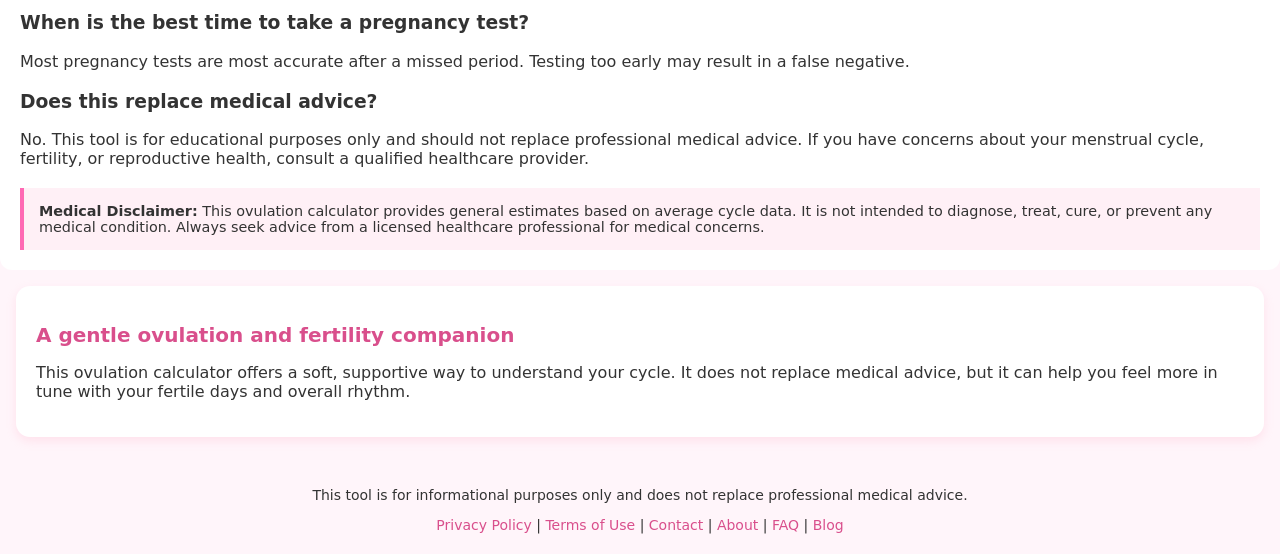
==== commit 8fb7df51: "Update index.html" ====
--- a/index.html
+++ b/index.html
@@ -172,6 +172,53 @@
     improve understanding of your personal cycle pattern.
   </p>
 
+    <!-- Ovulation Signs Section -->
+<h2>Signs You May Be Ovulating</h2>
+<p>Ovulation is the release of an egg from one of the ovaries, typically occurring about 12–16 days before your next period. While not everyone experiences noticeable symptoms, many individuals observe physical and hormonal changes around this time.</p>
+
+<ul>
+  <li><strong>Changes in cervical mucus:</strong> Cervical mucus often becomes clear, stretchy, and slippery — similar to raw egg whites, which helps sperm travel more easily.</li>
+  <li><strong>Mild pelvic discomfort (Mittelschmerz):</strong> Some experience slight ache or sharp pain on one side of the lower abdomen lasting a few hours to a day.</li>
+  <li><strong>Increase in basal body temperature:</strong> After ovulation, progesterone rises, causing a slight temperature increase (0.3–0.5°C / 0.5–1.0°F).</li>
+  <li><strong>Heightened libido:</strong> Hormonal changes may increase sexual desire during the fertile window.</li>
+  <li><strong>Breast tenderness or bloating:</strong> Mild swelling or sensitivity due to hormonal fluctuations.</li>
+</ul>
+
+<!-- Factors Affecting Ovulation -->
+<h2>Factors That Can Affect Your Ovulation Timing</h2>
+<p>Even with regular cycles, ovulation may vary due to:</p>
+<ul>
+  <li>Stress – Emotional or physical stress can delay or suppress ovulation.</li>
+  <li>Travel or routine changes – Sleep disruptions or time zone changes may affect hormones.</li>
+  <li>Hormonal imbalances – Conditions like PCOS or thyroid disorders can affect ovulation.</li>
+  <li>Significant weight changes – Rapid weight loss or gain may interfere with reproductive hormones.</li>
+  <li>Recent childbirth or breastfeeding – Ovulation patterns can be irregular postpartum.</li>
+  <li>Starting or stopping birth control – It may take time for cycles to normalize.</li>
+</ul>
+
+<!-- When to See a Doctor -->
+<h2>When to Consider Speaking With a Healthcare Professional</h2>
+<p>You should consult a healthcare provider if:</p>
+<ul>
+  <li>Cycles are consistently shorter than 21 days or longer than 35 days.</li>
+  <li>Periods are frequently missed.</li>
+  <li>Severe pain occurs during ovulation or menstruation.</li>
+  <li>Trying to conceive for 12 months without success (or 6 months if over 35).</li>
+  <li>Unusually heavy or prolonged bleeding occurs.</li>
+</ul>
+<p>This calculator is for educational purposes and does not replace medical advice.</p>
+
+<!-- Tips for Tracking Ovulation -->
+<h2>Tips for Tracking Ovulation More Accurately</h2>
+<p>For a more precise understanding of your fertile window, combine this calculator with:</p>
+<ul>
+  <li><strong>Basal Body Temperature (BBT) Charting:</strong> Take your temperature daily before getting out of bed.</li>
+  <li><strong>Ovulation Predictor Kits (OPKs):</strong> Detect the LH surge 24–36 hours before ovulation.</li>
+  <li><strong>Cycle Tracking Apps or Journals:</strong> Record cycle dates, symptoms, and mood over several months.</li>
+  <li><strong>Monitoring Cervical Mucus:</strong> Observe changes in consistency and appearance for fertility clues.</li>
+</ul>
+<p>Combining multiple methods provides a comprehensive view of reproductive health.</p>
+    
   <h2>Accuracy and Limitations</h2>
   <p>
     Ovulation prediction tools are based on mathematical averages and cannot guarantee exact ovulation timing.
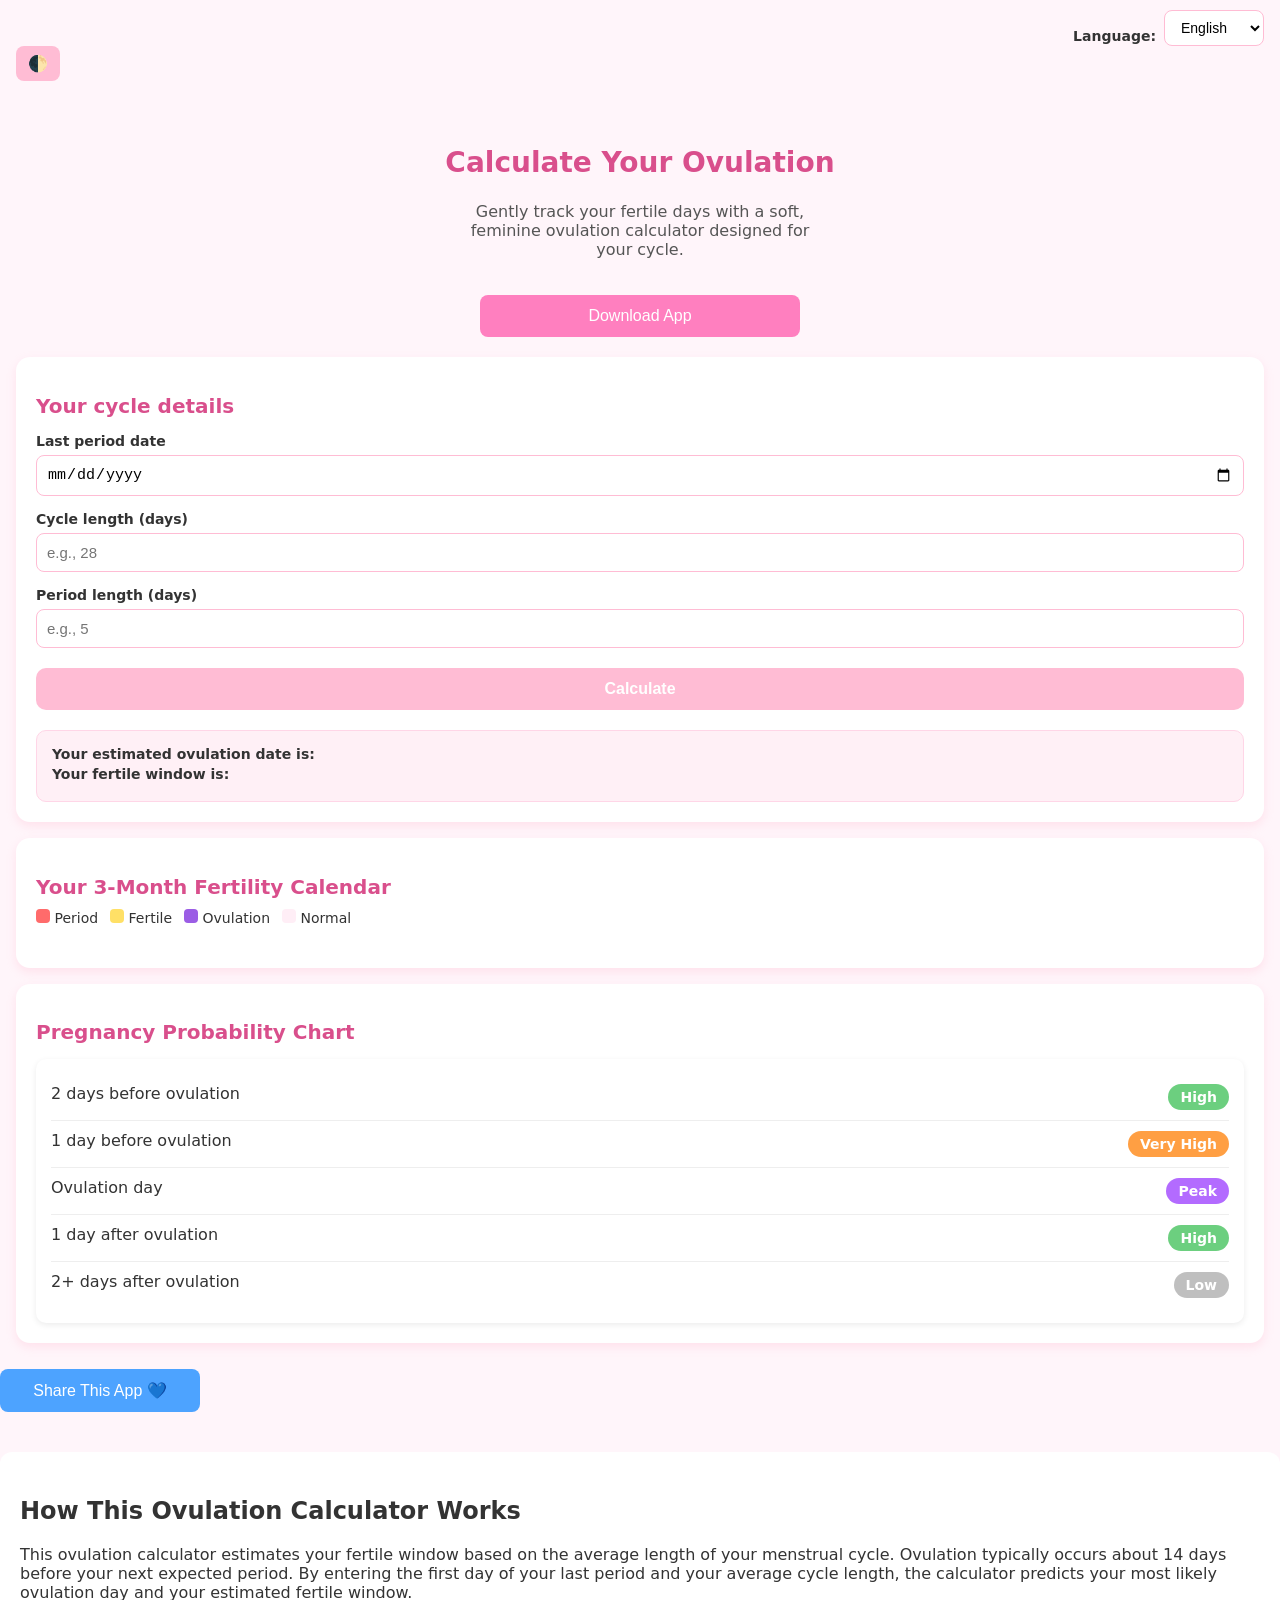
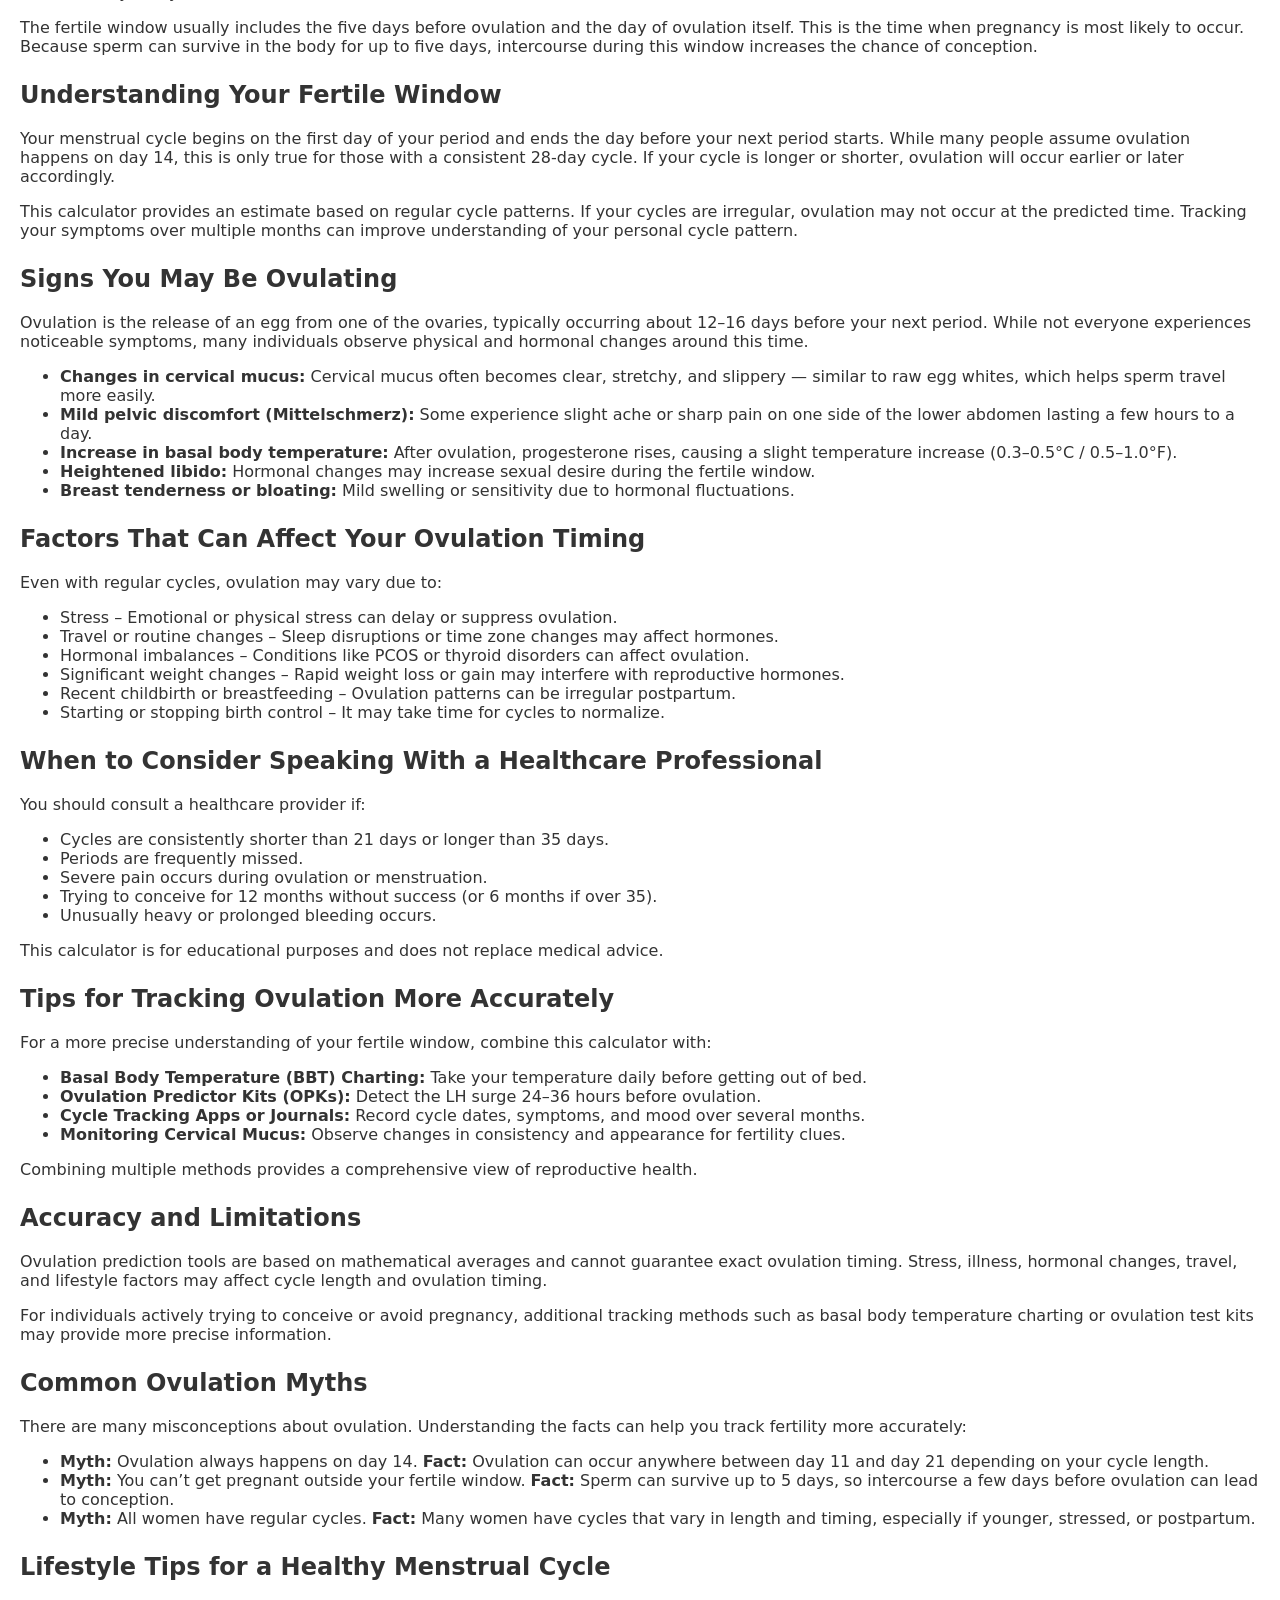
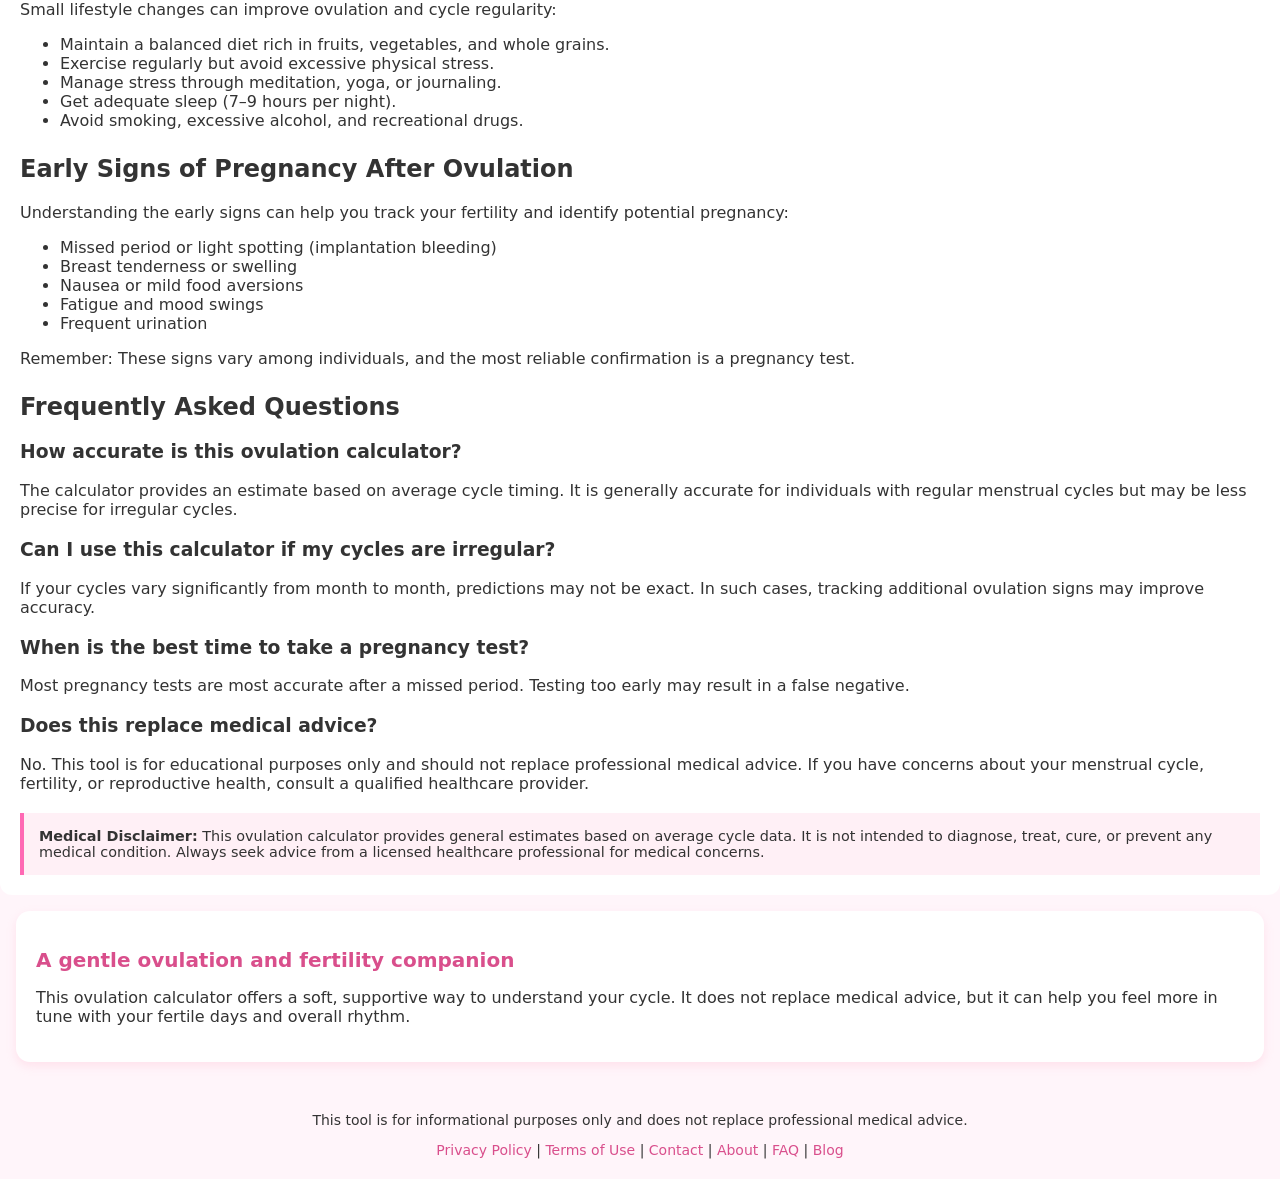
==== commit ec47b144: "Update index.html" ====
--- a/index.html
+++ b/index.html
@@ -230,7 +230,39 @@
     basal body temperature charting or ovulation test kits may provide more precise information.
   </p>
 
-  <h2>Frequently Asked Questions</h2>
+    <h2>Common Ovulation Myths</h2>
+<p>There are many misconceptions about ovulation. Understanding the facts can help you track fertility more accurately:</p>
+<ul>
+  <li><strong>Myth:</strong> Ovulation always happens on day 14.  
+  <strong>Fact:</strong> Ovulation can occur anywhere between day 11 and day 21 depending on your cycle length.</li>
+  <li><strong>Myth:</strong> You can’t get pregnant outside your fertile window.  
+  <strong>Fact:</strong> Sperm can survive up to 5 days, so intercourse a few days before ovulation can lead to conception.</li>
+  <li><strong>Myth:</strong> All women have regular cycles.  
+  <strong>Fact:</strong> Many women have cycles that vary in length and timing, especially if younger, stressed, or postpartum.</li>
+</ul>
+
+   <h2>Lifestyle Tips for a Healthy Menstrual Cycle</h2>
+<p>Small lifestyle changes can improve ovulation and cycle regularity:</p>
+<ul>
+  <li>Maintain a balanced diet rich in fruits, vegetables, and whole grains.</li>
+  <li>Exercise regularly but avoid excessive physical stress.</li>
+  <li>Manage stress through meditation, yoga, or journaling.</li>
+  <li>Get adequate sleep (7–9 hours per night).</li>
+  <li>Avoid smoking, excessive alcohol, and recreational drugs.</li>
+</ul>
+
+    <h2>Early Signs of Pregnancy After Ovulation</h2>
+<p>Understanding the early signs can help you track your fertility and identify potential pregnancy:</p>
+<ul>
+  <li>Missed period or light spotting (implantation bleeding)</li>
+  <li>Breast tenderness or swelling</li>
+  <li>Nausea or mild food aversions</li>
+  <li>Fatigue and mood swings</li>
+  <li>Frequent urination</li>
+</ul>
+<p>Remember: These signs vary among individuals, and the most reliable confirmation is a pregnancy test.</p>
+    
+    <h2>Frequently Asked Questions</h2>
 
   <h3>How accurate is this ovulation calculator?</h3>
   <p>
